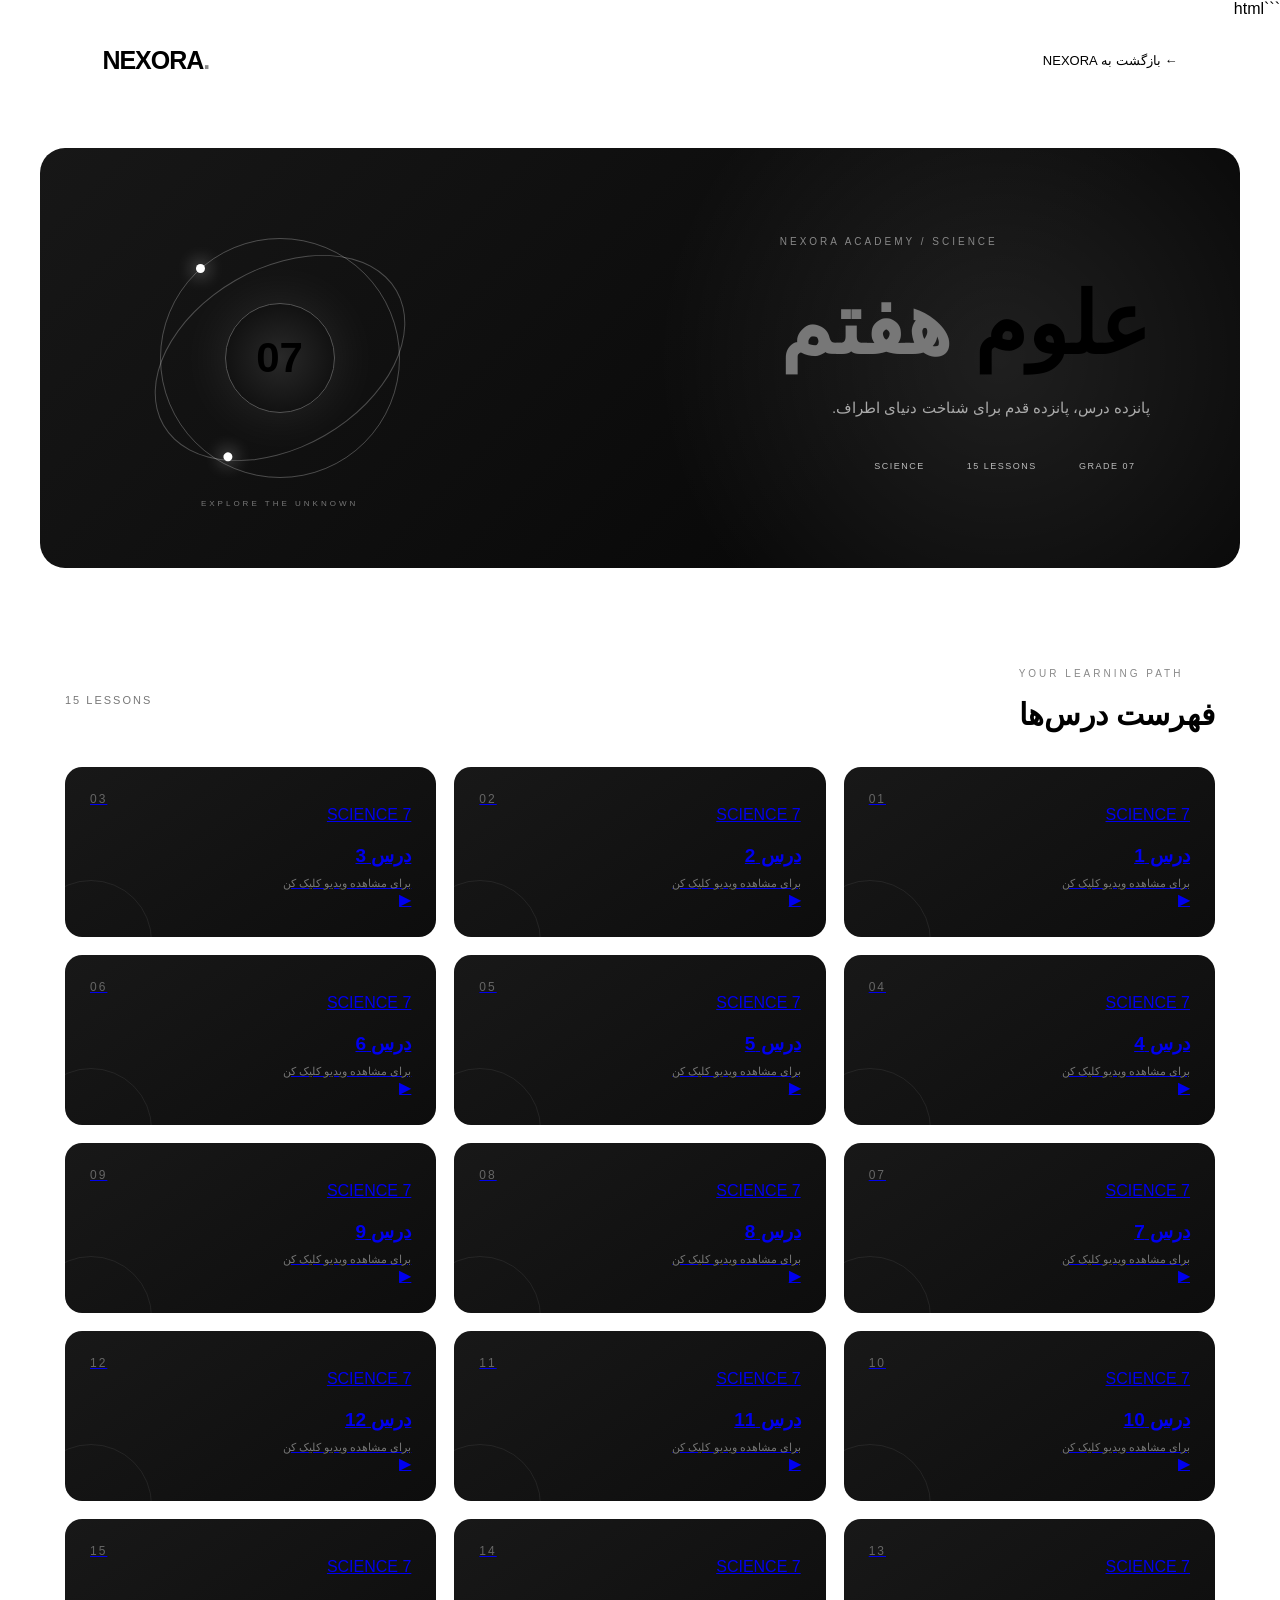
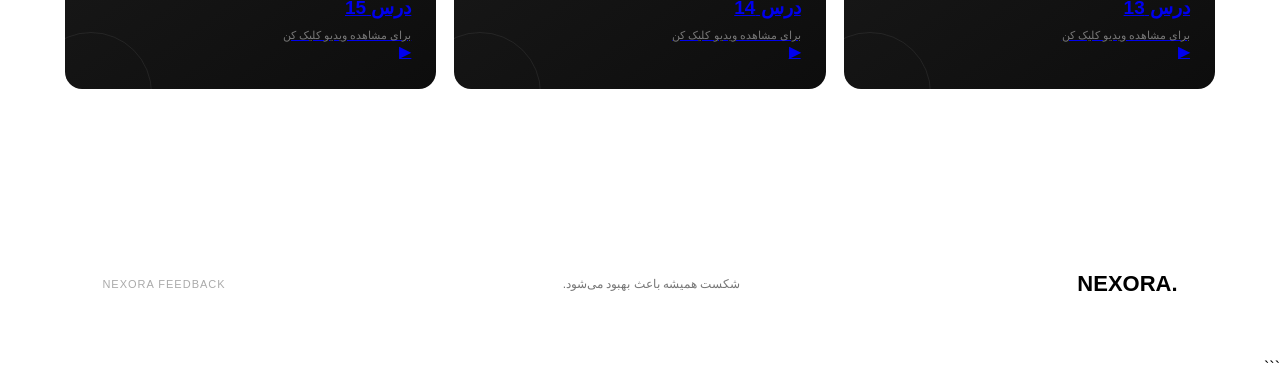
==== grades/science7.html @ c080d1c1 "Initial release of NEXORA" ====
```html
<!DOCTYPE html>
<html lang="fa" dir="rtl">

<head>
    <meta charset="UTF-8">
    <meta name="viewport" content="width=device-width, initial-scale=1.0">
    <meta name="theme-color" content="#080808">
    <title>علوم هفتم | NEXORA</title>
    <link rel="stylesheet" href="../grade.css">
</head>

<body data-grade="7">

    <header class="grade-header">
        <a href="../index.html" class="back-link">← بازگشت به NEXORA</a>
        <div class="grade-logo">NEXORA<span>.</span></div>
    </header>

    <main>
        <section class="grade-hero">
            <div class="grade-hero-content">
                <span class="eyebrow">NEXORA ACADEMY / SCIENCE</span>
                <h1>علوم <span>هفتم</span></h1>
                <p>پانزده درس، پانزده قدم برای شناخت دنیای اطراف.</p>
                <div class="grade-meta">
                    <span>GRADE 07</span>
                    <span>15 LESSONS</span>
                    <span>SCIENCE</span>
                </div>
            </div>

            <div class="grade-visual">
                <div class="science-orbit orbit-one"></div>
                <div class="science-orbit orbit-two"></div>
                <div class="science-core">07</div>
                <span class="visual-label">EXPLORE THE UNKNOWN</span>
            </div>
        </section>

        <section class="lessons-section">
            <div class="section-heading">
                <div>
                    <span class="eyebrow">YOUR LEARNING PATH</span>
                    <h2>فهرست درس‌ها</h2>
                </div>
                <span class="lesson-count">15 LESSONS</span>
            </div>

            <div class="lesson-grid" id="lessonGrid">
                <!-- درس‌ها توسط grade.js بارگذاری می‌شوند -->
            </div>
        </section>
    </main>

    <footer class="grade-footer">
        <span>NEXORA.</span>
        <p>شکست همیشه باعث بهبود می‌شود.</p>
        <a href="https://eitaa.com/negan_smithnn" target="_blank">
            NEXORA FEEDBACK
        </a>
    </footer>

    <script src="../grade.js"></script>
</body>

</html>
```
---- grade.css ----
```css @import url('https://fonts.googleapis.com/css2?family=Vazirmatn:wght@400;500;600;700;800;900&display=swap');

:root {
    --bg: #080808;
    --surface: #111111;
    --surface-light: #191919;
    --white: #f4f4f4;
    --muted: #858585;
    --border: rgba(255, 255, 255, .11);
    --accent: #ffffff;
}

* {
    margin: 0;
    padding: 0;
    box-sizing: border-box;
}

html {
    scroll-behavior: smooth;
}

body {
    background: var(--bg);
    color: var(--white);
    font-family: 'Vazirmatn', sans-serif;
    min-height: 100vh;
    overflow-x: hidden;
}

body::before {
    content: "";
    position: fixed;
    inset: 0;
    pointer-events: none;
    z-index: -1;
    background-image:
        linear-gradient(rgba(255, 255, 255, .025) 1px, transparent 1px),
        linear-gradient(90deg, rgba(255, 255, 255, .025) 1px, transparent 1px);
    background-size: 55px 55px;
    mask-image: linear-gradient(to bottom, black, transparent 85%);
}

/* HEADER */

.grade-header {
    height: 85px;
    padding: 0 8%;
    display: flex;
    align-items: center;
    justify-content: space-between;
    border-bottom: 1px solid var(--border);
}

.back-link {
    color: var(--muted);
    text-decoration: none;
    font-size: 13px;
    transition: .3s;
}

.back-link:hover {
    color: white;
}

.grade-logo {
    direction: ltr;
    font-size: 25px;
    font-weight: 900;
    letter-spacing: -1px;
}

.grade-logo span {
    color: #888;
}

/* HERO */

.grade-hero {
    max-width: 1200px;
    min-height: 420px;
    margin: 45px auto 100px;
    padding: 55px 7%;
    border: 1px solid var(--border);
    border-radius: 25px;
    background:
        radial-gradient(circle at 80% 50%, rgba(255, 255, 255, .09), transparent 35%),
        linear-gradient(135deg, #171717, #090909 70%);
    display: flex;
    align-items: center;
    justify-content: space-between;
    position: relative;
    overflow: hidden;
}

.grade-hero-content {
    position: relative;
    z-index: 2;
}

.eyebrow {
    display: block;
    color: #888;
    font-size: 10px;
    letter-spacing: 3px;
    direction: ltr;
    margin-bottom: 18px;
}

.grade-hero h1 {
    font-size: clamp(48px, 7vw, 85px);
    font-weight: 900;
    line-height: 1.4;
}

.grade-hero h1 span {
    color: #777;
}

.grade-hero p {
    color: #aaa;
    font-size: 15px;
    margin-top: 15px;
}

.grade-meta {
    display: flex;
    gap: 12px;
    flex-wrap: wrap;
    margin-top: 35px;
}

.grade-meta span {
    direction: ltr;
    border: 1px solid var(--border);
    padding: 9px 15px;
    border-radius: 30px;
    font-size: 9px;
    letter-spacing: 1.5px;
    color: #bbb;
}

/* SCIENCE VISUAL */

.grade-visual {
    width: 300px;
    height: 300px;
    position: relative;
    display: grid;
    place-items: center;
    flex-shrink: 0;
}

.science-orbit {
    position: absolute;
    border: 1px solid rgba(255, 255, 255, .25);
    border-radius: 50%;
}

.orbit-one {
    width: 240px;
    height: 240px;
    animation: rotate 18s linear infinite;
}

.orbit-two {
    width: 180px;
    height: 270px;
    transform: rotate(60deg);
    animation: rotateReverse 22s linear infinite;
}

.orbit-one::before,
.orbit-two::before {
    content: "";
    position: absolute;
    width: 9px;
    height: 9px;
    background: white;
    border-radius: 50%;
    box-shadow: 0 0 18px white;
}

.orbit-one::before {
    top: 25px;
    left: 35px;
}

.orbit-two::before {
    bottom: 35px;
    right: 25px;
}

.science-core {
    width: 110px;
    height: 110px;
    border: 1px solid #555;
    border-radius: 50%;
    display: grid;
    place-items: center;
    font-size: 42px;
    font-weight: 900;
    direction: ltr;
    background: radial-gradient(circle, #292929, #080808);
    box-shadow: 0 0 55px rgba(255, 255, 255, .1);
}

.visual-label {
    position: absolute;
    bottom: 0;
    direction: ltr;
    font-size: 8px;
    letter-spacing: 3px;
    color: #777;
}

@keyframes rotate {
    from {
        transform: rotate(0);
    }

    to {
        transform: rotate(360deg);
    }
}

@keyframes rotateReverse {
    from {
        transform: rotate(60deg);
    }

    to {
        transform: rotate(-300deg);
    }
}

/* LESSON SECTION */

.lessons-section {
    max-width: 1200px;
    margin: 0 auto 120px;
    padding: 0 25px;
}

.section-heading {
    display: flex;
    align-items: center;
    justify-content: space-between;
    margin-bottom: 35px;
}

.section-heading h2 {
    font-size: 30px;
    font-weight: 800;
}

.lesson-count {
    direction: ltr;
    color: #777;
    font-size: 11px;
    letter-spacing: 2px;
}

/* NOTICE */

.lesson-notice {
    display: flex;
    align-items: center;
    gap: 15px;
    padding: 18px 22px;
    margin-bottom: 30px;
    border: 1px solid rgba(255, 255, 255, .2);
    background: #151515;
    border-radius: 12px;
}

.lesson-notice span {
    width: 28px;
    height: 28px;
    display: grid;
    place-items: center;
    border: 1px solid #888;
    border-radius: 50%;
    flex-shrink: 0;
}

.lesson-notice p {
    color: #bbb;
    font-size: 13px;
    line-height: 2;
}

/* LESSON CARDS */

.lesson-grid {
    display: grid;
    grid-template-columns: repeat(3, 1fr);
    gap: 18px;
}

.lesson-card {
    position: relative;
    min-height: 170px;
    padding: 25px;
    background: linear-gradient(145deg, #181818, #0d0d0d);
    border: 1px solid var(--border);
    border-radius: 17px;
    overflow: hidden;
    transition: .35s ease;
    cursor: pointer;
}

.lesson-card::after {
    content: "";
    position: absolute;
    width: 120px;
    height: 120px;
    border: 1px solid rgba(255, 255, 255, .07);
    border-radius: 50%;
    left: -35px;
    bottom: -65px;
    transition: .4s;
}

.lesson-card:hover {
    transform: translateY(-7px);
    border-color: rgba(255, 255, 255, .5);
    background: linear-gradient(145deg, #222, #111);
}

.lesson-card:hover::after {
    transform: scale(1.5);
}

.lesson-number {
    direction: ltr;
    color: #666;
    font-size: 12px;
    letter-spacing: 2px;
}

.lesson-card h3 {
    font-size: 19px;
    margin-top: 20px;
    font-weight: 700;
}

.lesson-card p {
    color: #777;
    font-size: 11px;
    margin-top: 10px;
}

.lesson-card .play-icon {
    position: absolute;
    left: 23px;
    top: 25px;
    width: 34px;
    height: 34px;
    border: 1px solid #555;
    border-radius: 50%;
    display: grid;
    place-items: center;
    color: white;
    font-size: 12px;
    transition: .3s;
}

.lesson-card:hover .play-icon {
    background: white;
    color: black;
}

/* VIDEO PLAYER */

.video-modal {
    position: fixed;
    inset: 0;
    z-index: 1000;
    background: rgba(0, 0, 0, .92);
    display: none;
    align-items: center;
    justify-content: center;
    padding: 20px;
}

.video-modal.active {
    display: flex;
}

.video-container {
    width: min(900px, 100%);
    background: #111;
    border: 1px solid #333;
    border-radius: 18px;
    padding: 20px;
}

.video-top {
    display: flex;
    justify-content: space-between;
    align-items: center;
    margin-bottom: 18px;
}

.video-top h3 {
    font-size: 17px;
}

.close-video {
    width: 38px;
    height: 38px;
    border: 1px solid #444;
    border-radius: 50%;
    color: white;
    background: #222;
    cursor: pointer;
    font-size: 18px;
}

.video-frame {
    width: 100%;
    aspect-ratio: 16 / 9;
    border: none;
    border-radius: 10px;
    background: #000;
}

/* FOOTER */

.grade-footer {
    min-height: 150px;
    border-top: 1px solid var(--border);
    padding: 35px 8%;
    display: flex;
    justify-content: space-between;
    align-items: center;
    gap: 20px;
    flex-wrap: wrap;
}

.grade-footer>span {
    direction: ltr;
    font-size: 22px;
    font-weight: 900;
}

.grade-footer p {
    color: #777;
    font-size: 12px;
}

.grade-footer a {
    color: #aaa;
    text-decoration: none;
    direction: ltr;
    font-size: 11px;
    letter-spacing: 1px;
    transition: .3s;
}

.grade-footer a:hover {
    color: white;
}

/* RESPONSIVE */

@media (max-width: 850px) {
    .grade-hero {
        margin: 25px 18px 75px;
        padding: 40px 25px;
    }

    .grade-visual {
        width: 220px;
        height: 220px;
    }

    .orbit-one {
        width: 180px;
        height: 180px;
    }

    .orbit-two {
        width: 140px;
        height: 210px;
    }

    .science-core {
        width: 85px;
        height: 85px;
        font-size: 32px;
    }

    .lesson-grid {
        grid-template-columns: repeat(2, 1fr);
    }
}

@media (max-width: 600px) {
    .grade-header {
        padding: 0 20px;
        height: 70px;
    }

    .grade-hero {
        flex-direction: column;
        text-align: center;
        padding: 40px 20px 25px;
    }

    .grade-hero h1 {
        font-size: 55px;
    }

    .grade-hero p {
        font-size: 13px;
    }

    .grade-meta {
        justify-content: center;
    }

    .grade-visual {
        margin-top: 35px;
    }

    .section-heading h2 {
        font-size: 23px;
    }

    .lesson-grid {
        grid-template-columns: 1fr;
    }

    .lesson-card {
        min-height: 150px;
    }

    .grade-footer {
        flex-direction: column;
        text-align: center;
    }
}

```
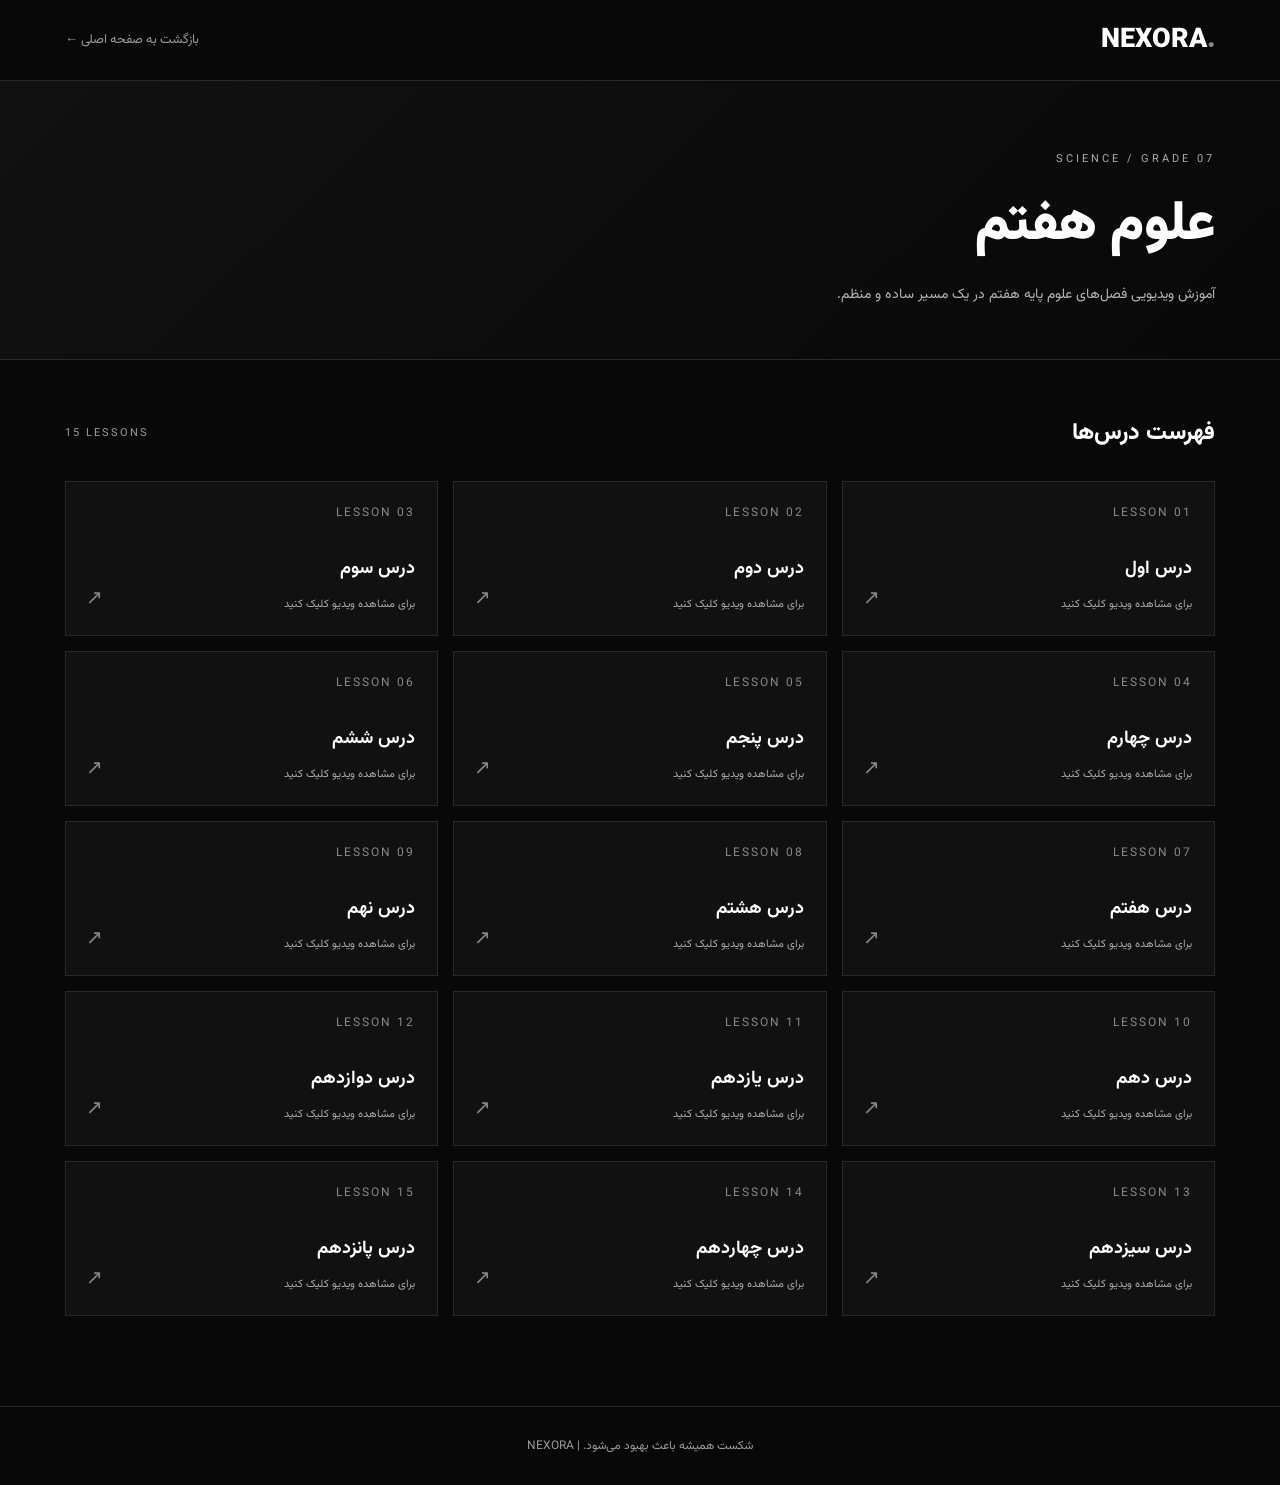
==== commit 8877f916: "NEXORA 2.0 update" ====
--- a/grades/science7.html
+++ b/grades/science7.html
@@ -1,68 +1,106 @@
-```html
-<!DOCTYPE html>
+﻿<!DOCTYPE html>
 <html lang="fa" dir="rtl">
 
 <head>
     <meta charset="UTF-8">
     <meta name="viewport" content="width=device-width, initial-scale=1.0">
     <meta name="theme-color" content="#080808">
+
     <title>علوم هفتم | NEXORA</title>
+
     <link rel="stylesheet" href="../grade.css">
 </head>
 
-<body data-grade="7">
+<body>
 
     <header class="grade-header">
-        <a href="../index.html" class="back-link">← بازگشت به NEXORA</a>
-        <div class="grade-logo">NEXORA<span>.</span></div>
+        <div class="container grade-nav">
+
+            <a href="../index.html" class="grade-logo">
+                NEXORA<span>.</span>
+            </a>
+
+            <a href="../index.html" class="back-home">
+                بازگشت به صفحه اصلی ←
+            </a>
+
+        </div>
     </header>
 
+
     <main>
+
         <section class="grade-hero">
-            <div class="grade-hero-content">
-                <span class="eyebrow">NEXORA ACADEMY / SCIENCE</span>
-                <h1>علوم <span>هفتم</span></h1>
-                <p>پانزده درس، پانزده قدم برای شناخت دنیای اطراف.</p>
-                <div class="grade-meta">
-                    <span>GRADE 07</span>
-                    <span>15 LESSONS</span>
-                    <span>SCIENCE</span>
-                </div>
-            </div>
+            <div class="container">
 
-            <div class="grade-visual">
-                <div class="science-orbit orbit-one"></div>
-                <div class="science-orbit orbit-two"></div>
-                <div class="science-core">07</div>
-                <span class="visual-label">EXPLORE THE UNKNOWN</span>
+                <span class="grade-label">SCIENCE / GRADE 07</span>
+
+                <h1>علوم هفتم</h1>
+
+                <p>
+                    آموزش ویدیویی فصل‌های علوم پایه هفتم
+                    در یک مسیر ساده و منظم.
+                </p>
+
             </div>
         </section>
 
-        <section class="lessons-section">
-            <div class="section-heading">
-                <div>
-                    <span class="eyebrow">YOUR LEARNING PATH</span>
-                    <h2>فهرست درس‌ها</h2>
-                </div>
-                <span class="lesson-count">15 LESSONS</span>
+
+        <section class="lessons-section container">
+
+            <div class="lessons-heading">
+
+                <h2>فهرست درس‌ها</h2>
+
+                <span class="lesson-count">
+                    15 LESSONS
+                </span>
+
             </div>
 
             <div class="lesson-grid" id="lessonGrid">
-                <!-- درس‌ها توسط grade.js بارگذاری می‌شوند -->
+                <!-- کارت‌های درس با JavaScript ساخته می‌شوند -->
             </div>
+
         </section>
+
     </main>
 
+
+    <!-- VIDEO PLAYER -->
+
+    <div class="video-modal" id="videoModal">
+
+        <div class="video-box">
+
+            <div class="video-top">
+
+                <h3 id="videoTitle">پخش ویدیو</h3>
+
+                <button class="video-close" id="closeVideo" type="button" aria-label="بستن ویدیو">
+                    ×
+                </button>
+
+            </div>
+
+            <div class="video-player" id="videoPlayer"></div>
+
+        </div>
+
+    </div>
+
+
     <footer class="grade-footer">
-        <span>NEXORA.</span>
-        <p>شکست همیشه باعث بهبود می‌شود.</p>
-        <a href="https://eitaa.com/negan_smithnn" target="_blank">
-            NEXORA FEEDBACK
-        </a>
+
+        <div class="container">
+            <p>شکست همیشه باعث بهبود می‌شود. | NEXORA</p>
+        </div>
+
     </footer>
 
+
     <script src="../grade.js"></script>
+
 </body>
 
-</html>
-```+</html>
--- a/grade.css
+++ b/grade.css
@@ -1,14 +1,18 @@
-```css @import url('https://fonts.googleapis.com/css2?family=Vazirmatn:wght@400;500;600;700;800;900&display=swap');
+﻿@import url('https://fonts.googleapis.com/css2?family=Vazirmatn:wght@300;400;500;600;700;800;900&display=swap');
+
+/* ROOT */
 
 :root {
     --bg: #080808;
     --surface: #111111;
-    --surface-light: #191919;
-    --white: #f4f4f4;
-    --muted: #858585;
-    --border: rgba(255, 255, 255, .11);
+    --surface-hover: #1b1b1b;
+    --text: #ffffff;
+    --muted: #999999;
+    --border: #292929;
     --accent: #ffffff;
 }
+
+/* RESET */
 
 * {
     margin: 0;
@@ -22,362 +26,191 @@
 
 body {
     background: var(--bg);
-    color: var(--white);
+    color: var(--text);
     font-family: 'Vazirmatn', sans-serif;
     min-height: 100vh;
-    overflow-x: hidden;
-}
-
-body::before {
-    content: "";
-    position: fixed;
-    inset: 0;
-    pointer-events: none;
-    z-index: -1;
-    background-image:
-        linear-gradient(rgba(255, 255, 255, .025) 1px, transparent 1px),
-        linear-gradient(90deg, rgba(255, 255, 255, .025) 1px, transparent 1px);
-    background-size: 55px 55px;
-    mask-image: linear-gradient(to bottom, black, transparent 85%);
+}
+
+a {
+    color: inherit;
+    text-decoration: none;
+}
+
+button {
+    font-family: inherit;
+    cursor: pointer;
+}
+
+.container {
+    width: min(1150px, 90%);
+    margin: auto;
 }
 
 /* HEADER */
 
 .grade-header {
-    height: 85px;
-    padding: 0 8%;
+    border-bottom: 1px solid var(--border);
+    background: #080808;
+}
+
+.grade-nav {
+    height: 80px;
     display: flex;
     align-items: center;
     justify-content: space-between;
+}
+
+.grade-logo {
+    direction: ltr;
+    font-size: 27px;
+    font-weight: 900;
+    color: #ffffff;
+}
+
+.grade-logo span {
+    color: #888888;
+}
+
+.back-home {
+    color: var(--muted);
+    font-size: 13px;
+    transition: 0.3s;
+}
+
+.back-home:hover {
+    color: #ffffff;
+}
+
+/* HERO */
+
+.grade-hero {
+    padding: 65px 0 50px;
     border-bottom: 1px solid var(--border);
-}
-
-.back-link {
+    background: linear-gradient(135deg, #111111, #080808);
+}
+
+.grade-label {
+    direction: ltr;
+    display: inline-block;
+    color: #aaaaaa;
+    font-size: 11px;
+    letter-spacing: 3px;
+    margin-bottom: 15px;
+}
+
+.grade-hero h1 {
+    color: #ffffff;
+    font-size: clamp(35px, 6vw, 55px);
+    font-weight: 900;
+    margin-bottom: 12px;
+}
+
+.grade-hero p {
+    color: #b5b5b5;
+    font-size: 14px;
+    line-height: 2;
+}
+
+/* LESSON SECTION */
+
+.lessons-section {
+    padding: 55px 0 90px;
+}
+
+.lessons-heading {
+    display: flex;
+    justify-content: space-between;
+    align-items: center;
+    margin-bottom: 30px;
+    gap: 15px;
+}
+
+.lessons-heading h2 {
+    color: #ffffff;
+    font-size: 23px;
+    font-weight: 800;
+}
+
+.lesson-count {
+    direction: ltr;
     color: var(--muted);
-    text-decoration: none;
-    font-size: 13px;
-    transition: .3s;
-}
-
-.back-link:hover {
-    color: white;
-}
-
-.grade-logo {
-    direction: ltr;
-    font-size: 25px;
-    font-weight: 900;
-    letter-spacing: -1px;
-}
-
-.grade-logo span {
-    color: #888;
-}
-
-/* HERO */
-
-.grade-hero {
-    max-width: 1200px;
-    min-height: 420px;
-    margin: 45px auto 100px;
-    padding: 55px 7%;
-    border: 1px solid var(--border);
-    border-radius: 25px;
-    background:
-        radial-gradient(circle at 80% 50%, rgba(255, 255, 255, .09), transparent 35%),
-        linear-gradient(135deg, #171717, #090909 70%);
-    display: flex;
-    align-items: center;
-    justify-content: space-between;
-    position: relative;
-    overflow: hidden;
-}
-
-.grade-hero-content {
-    position: relative;
-    z-index: 2;
-}
-
-.eyebrow {
-    display: block;
-    color: #888;
-    font-size: 10px;
-    letter-spacing: 3px;
-    direction: ltr;
-    margin-bottom: 18px;
-}
-
-.grade-hero h1 {
-    font-size: clamp(48px, 7vw, 85px);
-    font-weight: 900;
-    line-height: 1.4;
-}
-
-.grade-hero h1 span {
-    color: #777;
-}
-
-.grade-hero p {
-    color: #aaa;
-    font-size: 15px;
-    margin-top: 15px;
-}
-
-.grade-meta {
-    display: flex;
-    gap: 12px;
-    flex-wrap: wrap;
-    margin-top: 35px;
-}
-
-.grade-meta span {
-    direction: ltr;
-    border: 1px solid var(--border);
-    padding: 9px 15px;
-    border-radius: 30px;
-    font-size: 9px;
-    letter-spacing: 1.5px;
-    color: #bbb;
-}
-
-/* SCIENCE VISUAL */
-
-.grade-visual {
-    width: 300px;
-    height: 300px;
-    position: relative;
-    display: grid;
-    place-items: center;
-    flex-shrink: 0;
-}
-
-.science-orbit {
-    position: absolute;
-    border: 1px solid rgba(255, 255, 255, .25);
-    border-radius: 50%;
-}
-
-.orbit-one {
-    width: 240px;
-    height: 240px;
-    animation: rotate 18s linear infinite;
-}
-
-.orbit-two {
-    width: 180px;
-    height: 270px;
-    transform: rotate(60deg);
-    animation: rotateReverse 22s linear infinite;
-}
-
-.orbit-one::before,
-.orbit-two::before {
-    content: "";
-    position: absolute;
-    width: 9px;
-    height: 9px;
-    background: white;
-    border-radius: 50%;
-    box-shadow: 0 0 18px white;
-}
-
-.orbit-one::before {
-    top: 25px;
-    left: 35px;
-}
-
-.orbit-two::before {
-    bottom: 35px;
-    right: 25px;
-}
-
-.science-core {
-    width: 110px;
-    height: 110px;
-    border: 1px solid #555;
-    border-radius: 50%;
-    display: grid;
-    place-items: center;
-    font-size: 42px;
-    font-weight: 900;
-    direction: ltr;
-    background: radial-gradient(circle, #292929, #080808);
-    box-shadow: 0 0 55px rgba(255, 255, 255, .1);
-}
-
-.visual-label {
-    position: absolute;
-    bottom: 0;
-    direction: ltr;
-    font-size: 8px;
-    letter-spacing: 3px;
-    color: #777;
-}
-
-@keyframes rotate {
-    from {
-        transform: rotate(0);
-    }
-
-    to {
-        transform: rotate(360deg);
-    }
-}
-
-@keyframes rotateReverse {
-    from {
-        transform: rotate(60deg);
-    }
-
-    to {
-        transform: rotate(-300deg);
-    }
-}
-
-/* LESSON SECTION */
-
-.lessons-section {
-    max-width: 1200px;
-    margin: 0 auto 120px;
-    padding: 0 25px;
-}
-
-.section-heading {
-    display: flex;
-    align-items: center;
-    justify-content: space-between;
-    margin-bottom: 35px;
-}
-
-.section-heading h2 {
-    font-size: 30px;
-    font-weight: 800;
-}
-
-.lesson-count {
-    direction: ltr;
-    color: #777;
     font-size: 11px;
     letter-spacing: 2px;
 }
 
-/* NOTICE */
-
-.lesson-notice {
-    display: flex;
-    align-items: center;
-    gap: 15px;
-    padding: 18px 22px;
-    margin-bottom: 30px;
-    border: 1px solid rgba(255, 255, 255, .2);
-    background: #151515;
-    border-radius: 12px;
-}
-
-.lesson-notice span {
-    width: 28px;
-    height: 28px;
-    display: grid;
-    place-items: center;
-    border: 1px solid #888;
-    border-radius: 50%;
-    flex-shrink: 0;
-}
-
-.lesson-notice p {
-    color: #bbb;
-    font-size: 13px;
-    line-height: 2;
-}
-
-/* LESSON CARDS */
+/* LESSON GRID */
 
 .lesson-grid {
     display: grid;
     grid-template-columns: repeat(3, 1fr);
-    gap: 18px;
-}
+    gap: 15px;
+}
+
+/* LESSON CARD */
 
 .lesson-card {
+    background: var(--surface);
+    border: 1px solid var(--border);
+    min-height: 155px;
+    padding: 22px;
     position: relative;
-    min-height: 170px;
-    padding: 25px;
-    background: linear-gradient(145deg, #181818, #0d0d0d);
-    border: 1px solid var(--border);
-    border-radius: 17px;
-    overflow: hidden;
-    transition: .35s ease;
+    display: flex;
+    flex-direction: column;
+    justify-content: space-between;
+    transition: 0.3s ease;
     cursor: pointer;
-}
-
-.lesson-card::after {
-    content: "";
-    position: absolute;
-    width: 120px;
-    height: 120px;
-    border: 1px solid rgba(255, 255, 255, .07);
-    border-radius: 50%;
-    left: -35px;
-    bottom: -65px;
-    transition: .4s;
+    color: #ffffff;
+    animation: appear 0.5s ease both;
 }
 
 .lesson-card:hover {
-    transform: translateY(-7px);
-    border-color: rgba(255, 255, 255, .5);
-    background: linear-gradient(145deg, #222, #111);
-}
-
-.lesson-card:hover::after {
-    transform: scale(1.5);
+    background: var(--surface-hover);
+    border-color: #777777;
+    transform: translateY(-4px);
 }
 
 .lesson-number {
     direction: ltr;
-    color: #666;
+    color: #888888;
     font-size: 12px;
     letter-spacing: 2px;
 }
 
 .lesson-card h3 {
-    font-size: 19px;
-    margin-top: 20px;
+    color: #ffffff;
+    font-size: 18px;
     font-weight: 700;
+    margin-top: 25px;
 }
 
 .lesson-card p {
-    color: #777;
+    color: #aaaaaa;
     font-size: 11px;
-    margin-top: 10px;
-}
-
-.lesson-card .play-icon {
+    margin-top: 5px;
+}
+
+.lesson-arrow {
+    direction: ltr;
     position: absolute;
-    left: 23px;
-    top: 25px;
-    width: 34px;
-    height: 34px;
-    border: 1px solid #555;
-    border-radius: 50%;
-    display: grid;
-    place-items: center;
-    color: white;
-    font-size: 12px;
-    transition: .3s;
-}
-
-.lesson-card:hover .play-icon {
-    background: white;
-    color: black;
-}
-
-/* VIDEO PLAYER */
+    left: 20px;
+    bottom: 20px;
+    font-size: 20px;
+    color: #888888;
+    transition: 0.3s;
+}
+
+.lesson-card:hover .lesson-arrow {
+    color: #ffffff;
+    transform: translate(3px, -3px);
+}
+
+/* VIDEO MODAL */
 
 .video-modal {
     position: fixed;
     inset: 0;
     z-index: 1000;
-    background: rgba(0, 0, 0, .92);
+    background: rgba(0, 0, 0, 0.94);
     display: none;
     align-items: center;
     justify-content: center;
@@ -388,145 +221,120 @@
     display: flex;
 }
 
-.video-container {
-    width: min(900px, 100%);
-    background: #111;
-    border: 1px solid #333;
-    border-radius: 18px;
-    padding: 20px;
+.video-box {
+    width: min(850px, 100%);
+    background: #111111;
+    border: 1px solid #333333;
+    padding: 18px;
+    position: relative;
 }
 
 .video-top {
     display: flex;
+    align-items: center;
     justify-content: space-between;
-    align-items: center;
-    margin-bottom: 18px;
+    gap: 15px;
+    margin-bottom: 15px;
 }
 
 .video-top h3 {
+    color: #ffffff;
     font-size: 17px;
 }
 
-.close-video {
+.video-close {
+    background: transparent;
+    color: #ffffff;
+    border: 1px solid #444444;
     width: 38px;
     height: 38px;
-    border: 1px solid #444;
-    border-radius: 50%;
-    color: white;
-    background: #222;
-    cursor: pointer;
-    font-size: 18px;
-}
-
-.video-frame {
+    font-size: 22px;
+    transition: 0.3s;
+}
+
+.video-close:hover {
+    background: #ffffff;
+    color: #000000;
+}
+
+.video-player {
     width: 100%;
     aspect-ratio: 16 / 9;
+    background: #000000;
+    overflow: hidden;
+}
+
+.video-player iframe {
+    width: 100%;
+    height: 100%;
     border: none;
-    border-radius: 10px;
-    background: #000;
+    display: block;
+}
+
+.video-player div {
+    width: 100%;
+    height: 100%;
+}
+
+.video-player script {
+    display: none;
 }
 
 /* FOOTER */
 
 .grade-footer {
-    min-height: 150px;
     border-top: 1px solid var(--border);
-    padding: 35px 8%;
-    display: flex;
-    justify-content: space-between;
-    align-items: center;
-    gap: 20px;
-    flex-wrap: wrap;
-}
-
-.grade-footer>span {
-    direction: ltr;
-    font-size: 22px;
-    font-weight: 900;
+    padding: 30px 0;
+    text-align: center;
+    background: #080808;
 }
 
 .grade-footer p {
-    color: #777;
+    color: var(--muted);
     font-size: 12px;
 }
 
-.grade-footer a {
-    color: #aaa;
-    text-decoration: none;
-    direction: ltr;
-    font-size: 11px;
-    letter-spacing: 1px;
-    transition: .3s;
-}
-
-.grade-footer a:hover {
-    color: white;
+/* ANIMATION */
+
+@keyframes appear {
+    from {
+        opacity: 0;
+        transform: translateY(15px);
+    }
+
+    to {
+        opacity: 1;
+        transform: translateY(0);
+    }
 }
 
 /* RESPONSIVE */
 
 @media (max-width: 850px) {
-    .grade-hero {
-        margin: 25px 18px 75px;
-        padding: 40px 25px;
-    }
-
-    .grade-visual {
-        width: 220px;
-        height: 220px;
-    }
-
-    .orbit-one {
-        width: 180px;
-        height: 180px;
-    }
-
-    .orbit-two {
-        width: 140px;
-        height: 210px;
-    }
-
-    .science-core {
-        width: 85px;
-        height: 85px;
-        font-size: 32px;
-    }
-
     .lesson-grid {
         grid-template-columns: repeat(2, 1fr);
     }
 }
 
-@media (max-width: 600px) {
-    .grade-header {
-        padding: 0 20px;
+@media (max-width: 550px) {
+    .grade-nav {
         height: 70px;
     }
 
+    .grade-logo {
+        font-size: 23px;
+    }
+
+    .back-home {
+        font-size: 11px;
+    }
+
     .grade-hero {
-        flex-direction: column;
-        text-align: center;
-        padding: 40px 20px 25px;
+        padding: 45px 0 35px;
     }
 
     .grade-hero h1 {
-        font-size: 55px;
-    }
-
-    .grade-hero p {
-        font-size: 13px;
-    }
-
-    .grade-meta {
-        justify-content: center;
-    }
-
-    .grade-visual {
-        margin-top: 35px;
-    }
-
-    .section-heading h2 {
-        font-size: 23px;
+        font-size: 36px;
     }
 
     .lesson-grid {
@@ -534,13 +342,18 @@
     }
 
     .lesson-card {
-        min-height: 150px;
-    }
-
-    .grade-footer {
-        flex-direction: column;
-        text-align: center;
-    }
-}
-
-```+        min-height: 135px;
+    }
+
+    .lessons-heading h2 {
+        font-size: 19px;
+    }
+
+    .video-box {
+        padding: 10px;
+    }
+
+    .video-top h3 {
+        font-size: 14px;
+    }
+}
